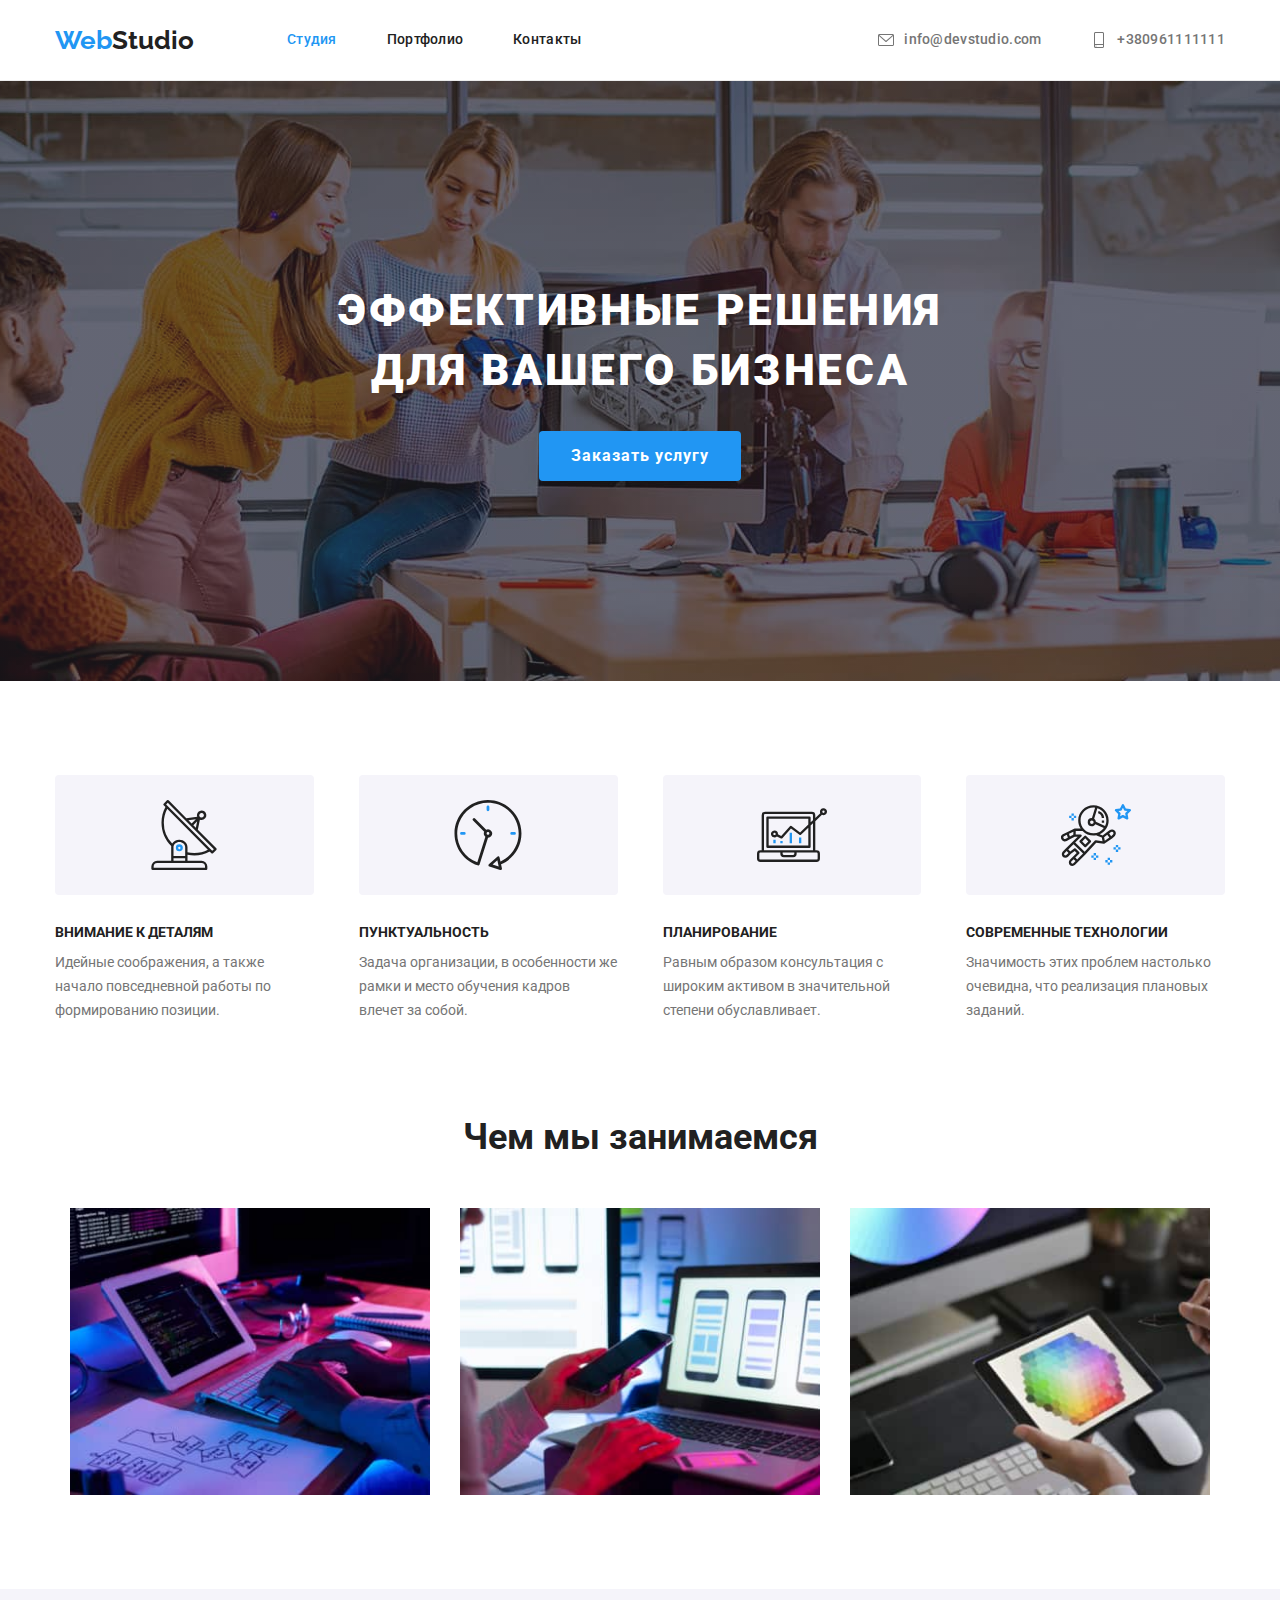
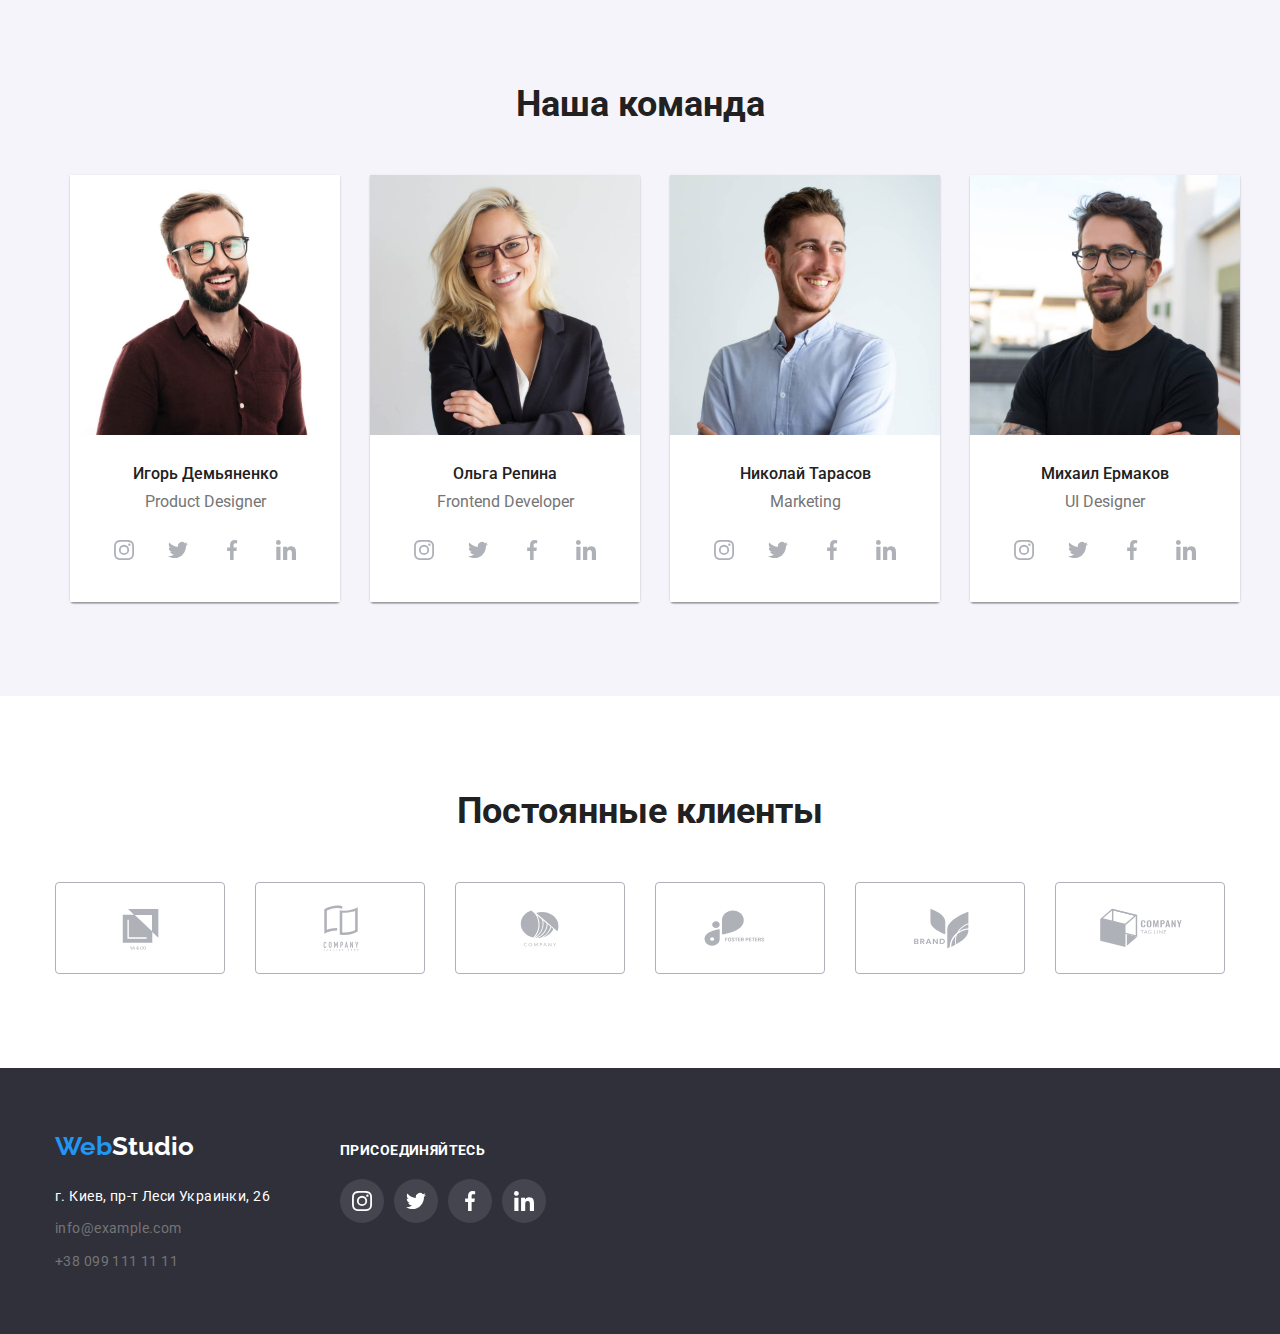
==== index.html @ db1d2194 "add start files from previous repository" ====
<!DOCTYPE html>
<html lang="ru">
<head>
    <meta charset="UTF-8">
    <meta http-equiv="X-UA-Compatible" content="IE=edge">
    <meta name="viewport" content="width=device-width, initial-scale=1.0">
    <title>Homework4</title>
    <link rel="preconnect" href="https://fonts.googleapis.com">
    <link rel="preconnect" href="https://fonts.gstatic.com" crossorigin>
    <link href="https://fonts.googleapis.com/css2?family=Raleway:wght@700&family=Roboto:wght@400;500;700;900&display=swap"
    rel="stylesheet">
    <link rel="stylesheet" href="https://cdnjs.cloudflare.com/ajax/libs/modern-normalize/1.1.0/modern-normalize.min.css">
    
    <link rel="stylesheet" href="./css/styles.css">
</head>
<body>
    <!--Шапка сайта-->
    <header class="page-header">
       <div class="container main-nav">
            <nav class="main-nav">
                <a class="logo" href="./index.html">
                    <span class="logo-accent">Web</span>Studio
                </a>
                <ul class="site-nav list">
                    <li class="item"><a href="" class="link current">Студия</a></li>
                    <li class="item"><a href="portfolio.html" class="link">Портфолио</a></li>
                    <li class="item"><a href="" class="link">Контакты</a></li>
                </ul>
            </nav>
            <ul class="head-contacts list">
                <li class="item">
                    <a href="mailto:info@devstudio.com" class="link">
                        <svg class="contact-icon">
                            <use href="./images/icons.svg#icon-envelope"></use>
                        </svg>
                        info@devstudio.com
                    </a>
                </li>
                <li class="item">
                    <a href="tel:+380961111111" class="link">
                        <svg class="contact-icon">
                            <use href="./images/icons.svg#icon-smartphone"></use>
                        </svg>
                        +380961111111
                    </a>
                </li>
            </ul>
       </div>
    </header>
    <!--Уникальный контент страницы-->
    <main>
            <!--Герой-->
            <section class="hero">
                <h1 class="hero-title"> ЭФФЕКТИВНЫЕ РЕШЕНИЯ ДЛЯ ВАШЕГО БИЗНЕСА</h1>
                <button type="button" class="hero-button">Заказать услугу</button>
            </section>
            <!--Преимущества-->
            <section class="section">
                <div class="container">
                    <h2 class="visually-hidden">Наши преимущества</h2>
                    <ul class="feature-list list">

                        <li class="item">
                            <div class="feature-thumb">
                                <svg class="feature-icon">
                                    <use href="./images/icons.svg#icon-antenna"></use>
                                </svg>
                            </div>
                            <h3 class="title"> ВНИМАНИЕ К ДЕТАЛЯМ</h3>
                            <p class="text">Идейные соображения, а также начало повседневной работы по формированию позиции.</p>
                        </li>

                        <li class="item">
                            <div class="feature-thumb">
                                <svg class="feature-icon">
                                    <use href="./images/icons.svg#icon-clock"></use>
                                </svg>
                            </div>
                            <h3 class="title">ПУНКТУАЛЬНОСТЬ</h3>
                            <p class="text"> Задача организации, в особенности же рамки и место обучения кадров влечет за собой.</p>
                        </li>

                        <li class="item">
                            <div class="feature-thumb">
                                <svg class="feature-icon">
                                    <use href="./images/icons.svg#icon-diagram"></use>
                                </svg>
                            </div>
                            <h3 class="title">ПЛАНИРОВАНИЕ</h3>
                            <p class="text"> Равным образом консультация с широким активом в значительной степени обуславливает.</p>
                        </li>

                        <li class="item">
                            <div class="feature-thumb">
                                <svg class="feature-icon">
                                    <use href="./images/icons.svg#icon-astronaut"></use>
                                </svg>
                            </div>
                            <h3 class="title">СОВРЕМЕННЫЕ ТЕХНОЛОГИИ</h3>
                            <p class="text">Значимость этих проблем настолько очевидна, что реализация плановых заданий.</p>
                        </li>
                    </ul>
                </div>
            </section>

            <!--Чем мы занимаемся-->
            <section class="section no-padding">
                <div class="container">
                    <h2 class="section-title">Чем мы занимаемся</h2>
                    <ul class="what-we-do list">
                        <li class="item">
                            <img src="./images/whatwedo1.jpg" alt="Десктопные приложения" width="370">
                        </li>

                        <li class="item">
                            <img src="./images/whatwedo2.jpg" alt="Мобильные приложения" width="370">
                        </li>

                        <li class="item">
                            <img src="./images/whatwedo3.jpg" alt="Дизайнерские решения" width="370">
                        </li>
                    </ul>
                </div>
            </section>
            <!--Команда-->
            <section class="section team">
               <div class="container">
                    <h2 class="section-title"> Наша команда</h2>
                    <ul class="team-list list">
                        <li class="item">
                            <div class="team-thumb">
                                <img src="./images/person1.jpg" alt="Игорь Демьяненко" width="270">
                            </div>
                            <div class="team-content">
                                <h3 class="title">Игорь Демьяненко</h3>
                                <p class="text" lang="en">Product Designer</p>
                                <ul class="actions list">
                                    <li class="action-item">
                                        <a href="" class="social" aria-label="Инстаграм">
                                            <svg class="social-icon">
                                                <use href="./images/icons.svg#icon-instagram"></use>
                                            </svg>
                                        </a>
                                    </li>
                                    <li class="action-item">
                                        <a href="" class="social" aria-label="Твиттер">
                                            <svg class="social-icon">
                                                <use href="./images/icons.svg#icon-twitter"></use>
                                            </svg>
                                        </a>
                                    </li>
                                    <li class="action-item">
                                        <a href="" class="social" aria-label="Фейсбук">
                                            <svg class="social-icon">
                                                <use href="./images/icons.svg#icon-facebook"></use>
                                            </svg>
                                        </a>
                                    </li>
                                    <li class="action-item">
                                        <a href="" class="social" aria-label="Линкедин">
                                            <svg class="social-icon">
                                                <use href="./images/icons.svg#icon-linkedin"></use>
                                            </svg>
                                        </a>
                                    </li>
                                </ul>
                            </div>
                        </li>

                        <li class="item">
                            <div class="team-thumb">
                                <img src="./images/person2.jpg" alt="Ольга Репина" width="270">
                            </div>
                            <div class="team-content">
                                <h3 class="title">Ольга Репина</h3>
                                <p class="text" lang="en">Frontend Developer</p>
                                <ul class="actions list">
                                    <li class="action-item">
                                        <a href="" class="social" aria-label="Инстаграм">
                                            <svg class="social-icon">
                                                <use href="./images/icons.svg#icon-instagram"></use>
                                            </svg>
                                        </a>
                                    </li>
                                    <li class="action-item">
                                        <a href="" class="social" aria-label="Твиттер">
                                            <svg class="social-icon">
                                                <use href="./images/icons.svg#icon-twitter"></use>
                                            </svg>
                                        </a>
                                    </li>
                                    <li class="action-item">
                                        <a href="" class="social" aria-label="Фейсбук">
                                            <svg class="social-icon">
                                                <use href="./images/icons.svg#icon-facebook"></use>
                                            </svg>
                                        </a>
                                    </li>
                                    <li class="action-item">
                                        <a href="" class="social" aria-label="Линкедин">
                                            <svg class="social-icon">
                                                <use href="./images/icons.svg#icon-linkedin"></use>
                                            </svg>
                                        </a>
                                    </li>
                                </ul>
                            </div>
                        </li>

                        <li class="item">
                            <div class="team-thumb">
                                <img src="./images/person3.jpg" alt="Николай Тарасов" width="270">
                            </div>
                            <div class="team-content">
                                <h3 class="title">Николай Тарасов</h3>
                                <p class="text" lang="en">Marketing </p>
                                <ul class="actions list">
                                    <li class="action-item">
                                        <a href="" class="social" aria-label="Инстаграм">
                                            <svg class="social-icon">
                                                <use href="./images/icons.svg#icon-instagram"></use>
                                            </svg>
                                        </a>
                                    </li>
                                    <li class="action-item">
                                        <a href="" class="social" aria-label="Твиттер">
                                            <svg class="social-icon">
                                                <use href="./images/icons.svg#icon-twitter"></use>
                                            </svg>
                                        </a>
                                    </li>
                                    <li class="action-item">
                                        <a href="" class="social" aria-label="Фейсбук">
                                            <svg class="social-icon">
                                                <use href="./images/icons.svg#icon-facebook"></use>
                                            </svg>
                                        </a>
                                    </li>
                                    <li class="action-item">
                                        <a href="" class="social" aria-label="Линкедин">
                                            <svg class="social-icon">
                                                <use href="./images/icons.svg#icon-linkedin"></use>
                                            </svg>
                                        </a>
                                    </li>
                                </ul>
                            </div>
                        </li>
                        
                        <li class="item">
                            <div class="team-thumb">
                                <img src="./images/person4.jpg" alt="Михаил Ермаков" width="270">
                            </div>
                            <div class="team-content">
                                <h3 class="title">Михаил Ермаков</h3>
                                <p class="text" lang="en">UI Designer</p>
                                <ul class="actions list">
                                    <li class="action-item">
                                        <a href="" class="social" aria-label="Инстаграм">
                                            <svg class="social-icon">
                                                <use href="./images/icons.svg#icon-instagram"></use>
                                            </svg>
                                        </a>
                                    </li>
                                    <li class="action-item">
                                        <a href="" class="social" aria-label="Твиттер">
                                            <svg class="social-icon">
                                                <use href="./images/icons.svg#icon-twitter"></use>
                                            </svg>
                                        </a>
                                    </li>
                                    <li class="action-item">
                                        <a href="" class="social" aria-label="Фейсбук">
                                            <svg class="social-icon">
                                                <use href="./images/icons.svg#icon-facebook"></use>
                                            </svg>
                                        </a>
                                    </li>
                                    <li class="action-item">
                                        <a href="" class="social" aria-label="Линкедин">
                                            <svg class="social-icon">
                                                <use href="./images/icons.svg#icon-linkedin"></use>
                                            </svg>
                                        </a>
                                    </li>
                                </ul>
                            </div>
                        </li>
                    </ul>
               </div>
            </section>
            <section class="section">
                <div class="container">
                    <h2 class="section-title">Постоянные клиенты</h2>
                    <ul class="clients list">
                        <li class="item">
                            <a href="" class="client-link">
                                <svg class="client-icon">
                                    <use href="./images/icons.svg#icon-client1"></use>
                                </svg>
                            </a>
                        </li>
            
                        <li class="item">
                            <a href="" class="client-link">
                                <svg class="client-icon">
                                    <use href="./images/icons.svg#icon-client2"></use>
                                </svg>
                            </a>
                        </li>
            
                        <li class="item">
                            <a href="" class="client-link">
                                <svg class="client-icon">
                                    <use href="./images/icons.svg#icon-client3"></use>
                                </svg>
                            </a>
                        </li>

                        <li class="item">
                            <a href="" class="client-link">
                                <svg class="client-icon">
                                    <use href="./images/icons.svg#icon-client4"></use>
                                </svg>
                            </a>
                        </li>

                        <li class="item">
                            <a href="" class="client-link">
                                <svg class="client-icon">
                                    <use href="./images/icons.svg#icon-client5"></use>
                                </svg>
                            </a>
                        </li>

                        <li class="item">
                            <a href="" class="client-link">
                                <svg class="client-icon">
                                    <use href="./images/icons.svg#icon-client6"></use>
                                </svg>
                            </a>
                        </li>
                    </ul>
                </div>
            </section>
    </main>
    <!--Футер-->
    <footer class="footer">
        <div class="container">
                    <div class="footer-nav">
                        <a class="logo" href="./index.html">
                            <span class="logo-accent">Web</span>Studio
                        </a>
                        <address>
                            <ul class="list">
                                <li class="item"><a class="address link" href="">г. Киев, пр-т Леси Украинки, 26 </a></li>
                                <li class="item"><a class="contacts link" href="mailto:info@example.com">info@example.com</a></li>
                                <li class="item"><a class="contacts link" href="tel:+380991111111">+38 099 111 11 11</a></li>
                            </ul>
                        </address>
                    </div>
                    <div class="join-to-us">
                        <strong class="join"> Присоединяйтесь</strong>
                        <ul class="footer-social list">
                            <li class="action-item">
                                <a href="" class="social" aria-label="Инстаграм">
                                    <svg class="social-icon">
                                        <use href="./images/icons.svg#icon-instagram"></use>
                                    </svg>
                                </a>
                            </li>
                            <li class="action-item">
                                <a href="" class="social" aria-label="Твиттер">
                                    <svg class="social-icon">
                                        <use href="./images/icons.svg#icon-twitter"></use>
                                    </svg>
                                </a>
                            </li>
                            <li class="action-item">
                                <a href="" class="social" aria-label="Фейсбук">
                                    <svg class="social-icon">
                                        <use href="./images/icons.svg#icon-facebook"></use>
                                    </svg>
                                </a>
                            </li>
                            <li class="action-item">
                                <a href="" class="social" aria-label="Линкедин">
                                    <svg class="social-icon">
                                        <use href="./images/icons.svg#icon-linkedin"></use>
                                    </svg>
                                </a>
                            </li>
                        </ul>
                    </div>
        </div>
    
    </footer>
</body>
</html>
---- css/styles.css ----
/* title-main #212121 */
/* main #757575
*/
/* wthite accent #FFFFFF */
/* accent #2196F3 */

/* light background #E5E5E5 */
/* dark background #2F303A */
/* white background #FFFFFF */
html {
  box-sizing: border-box;
}

*,
*::before,
*::after {
  box-sizing: inherit;
}

:root {
  --primary-text-color: #757575;
  --title-text-color: #212121;
  --accent-color: #2196F3;
  --primary-white-color: #fff;
  --secondary-bgd-color: #F5F4FA;
  --dark-background: #2F303A;
  --border-color: #EEEEEE;
  --border-header-color: #ECECEC;
  --primary-icon-color: #AFB1B8;

  --card-set-gap: 30px;
}

p,
h1,
h2,
h3,
h4,
h5,
h6 {
  margin: 0;
  padding: 0;
}

a {
  text-decoration: none;
}
img {
  display: block;
  max-width: 100%;
  height: auto;

}
body {
  margin: 0;
  background-color: var(--primary-white-color);
  color: var(--primary-text-color);
  font-family: Roboto, sans-serif;
  font-size: 14px;
  letter-spacing: 0,03em;
}

.list {
  margin: 0;
  padding: 0;
  list-style: none;
}

.container {
  margin-left: auto;
  margin-right: auto;
  width: 1200px;
  padding: 0 15px;
}


/* logo */
.page-header {
  border-bottom: 1px solid var(--border-header-color);
}
.logo {
  color: var(--title-text-color);
  font-family: Raleway, sans-serif;
  text-decoration: none;
  font-weight: 700;
  font-size: 26px;
  line-height: 1.4;
 
}

.logo-accent {
  color: var(--accent-color);
}

/* Page header */


.main-nav {
  display: flex;
  align-items: center;
  /* justify-content: space-between; */
}

/* site nav */

.site-nav {
  display: flex;
  flex-wrap: wrap;
  margin-left: 93px;
}

.site-nav .item+.item {
  margin-left: 50px;
}

.site-nav .link {
  display: block;
  
  color: var(--title-text-color);
  font-weight: 500;
  line-height: 1.14;
  letter-spacing: 0.02em;
  white-space: nowrap;
}


.site-nav .link:hover,
.site-nav .link:focus {
  color: var(--accent-color);
}
.site-nav .link.current{
  color: var(--accent-color);
}

/* head-contacts */

.head-contacts {
  display: flex;
  flex-wrap: wrap;
  margin-left: auto;
}

.head-contacts .item + .item {
  margin-left: 50px;
}
.head-contacts .link {
  display: flex;
  align-items: center;
  padding-top: 32px;
  padding-bottom: 32px;

  color: var(--primary-text-color);
  font-weight: 500;
  line-height: 1.14;
  letter-spacing: 0.02em;
  white-space: nowrap;
}

.head-contacts .link:hover,
.head-contacts .link:focus {
  color: var(--accent-color);
}
.contact-icon {
  margin-right: 10px;
  width: 16px;
  height: 16px;
  fill: currentColor;
}
/* hero */
.hero {
  padding-top: 200px;
  padding-bottom: 200px;
  text-align: center;

  background-color: var(--dark-background);

  max-width: 1600px;
  height: 600px;
  margin-left: auto;
  margin-right: auto;
  background-image: linear-gradient(
    to right,
    rgba(47, 48, 58, 0.4),
    rgba(47, 48, 58, 0.4)),
  url(../images/bg-hero.jpg);
  background-repeat: no-repeat;
  background-position: center;
}
.hero-title {
  margin: 0 auto;
  width: 696px;

  color: var(--primary-white-color);

  font-weight: 900;
  font-size: 44px;
  line-height: 1.36;
  letter-spacing: 0.06em;
  text-transform: uppercase;

}

/* section */

.section {
  padding-top: 94px;
  padding-bottom: 94px;
}
.section.no-padding {
  padding-top: 0;
}
.section-title {
  margin-bottom: 50px;

  color: var(--title-text-color);
  font-weight: 700;
  font-size: 36px;
  line-height: 1.17;
  text-align: center;
}
/* features */
.feature-list {
  display: flex;
}
.feature-list .item {
  width: 270px;
}

.feature-list .item + .item {
  margin-left: 45px;
}
.feature-thumb {
  display: flex;
  align-items: center;
  justify-content: center;
  height: 120px;
  background-color: var(--secondary-bgd-color);
  border-radius: 4px;
  margin-bottom: 30px;
}
.feature-icon {
  width: 70px;
  height: 70px;
}
.feature-list .title {
  margin-bottom: 10px;
  
  color: var(--title-text-color);
  font-weight: 700;
  font-size: 14px;
  line-height: 1.14;
  text-transform: uppercase;
  }

.visually-hidden {
  position: absolute;
  width: 1px;
  height: 1px;
  margin: -1px;
  padding: 0;
  overflow: hidden;
  border: 0;
  clip: rect(0 0 0 0);
}

.feature-list .text {
  line-height: 1.7;
}

/* what-we-do */
.what-we-do {
  display: flex;
}

.what-we-do .item {
  margin: 0 15px;
}

/* team */
.section.team {
  background-color: var(--secondary-bgd-color);
}

.team-list {
  display: flex;
}
.actions {
  display: flex;
  justify-content: center;
}
.team-list .item {
  width: 270px;
  margin: 0 15px;

  box-shadow: 0px 1px 3px rgba(0, 0, 0, 0.12),
  0px 1px 1px rgba(0, 0, 0, 0.14),
  0px 2px 1px rgba(0, 0, 0, 0.2);
  border-radius: 0px 0px 4px 4px;
}
.team-content {
  background-color: var(--primary-white-color);
  padding: 30px 32px;
}
.team-list .title {
  margin-bottom: 10px;
  color: var(--title-text-color);
  font-size: 16px;
  line-height: 1.1718 ;
  font-weight: 500;
  text-align: center;
}
.team-list .text {
  font-size: 16px;
  line-height: 1.1718;
  font-weight: 400;
  text-align: center;
  margin-bottom: 16px;

}
.action-item + .action-item {
  margin-left: 10px;
}
.social {
  display: inline-block;
  width: 44px;
  height: 44px;
  padding: 12px;
  border: none;
  color: var(--primary-icon-color);
  background-color: var(--primary-white-color);
  border-radius: 50%;
}

.social:hover,
.social:focus {
  color: var(--primary-white-color);
  background-color: var(--accent-color);
}
.social-icon {
  width: 20px;
  height: 20px;
  fill: currentColor;
}
/* clients */
.clients {
  display: flex;
  justify-content: center;
  align-items: center;
}
.clients .item {
  width: 170px;
  height: 92px;
}
.client-link {
  display: inline-block;
  width: 100%;
  height: 100%;
  color: var(--primary-icon-color);

  border: 1px solid var(--primary-icon-color);
  border-radius: 4px;
  cursor: pointer;
}
.client-link:hover,
.clien-link:focus {
  color: var(--accent-color);
  border-color: var(--accent-color);
}
.clients .item + .item {
  margin-left: 30px;
}
.client-icon {
  width: 170px;
  height: 92px;
  fill: currentColor;
  
}

/* button */
.button {
  display: inline-block;
  border-radius: 4px;
  border-width: 0;
  padding: 6px 22px;
  color: var(--title-text-color);
  background-color: var(--secondary-bgd-color);

  font-family: inherit;
  font-weight: 500;
  font-size: 16px;
  line-height: 1.63;



  cursor: pointer;

}
.button:hover,
.button:focus {
  color: var(--primary-white-color);
  background-color: var(--accent-color);
}
.hero-button {
  display: inline-block;
  border-radius: 4px;
  border: none;
  padding: 10px 32px;
  min-width: 200px;

  margin-top: 30px;

  color: var(--primary-white-color);
  background-color: var(--accent-color);

  font-family: inherit;
  font-weight: 700;
  font-size: 16px;
  line-height: 1.88;
  letter-spacing: 0.06em;
  text-align: center;

  cursor: pointer;

}



/* portfolio main */
.card-set {
  display: flex;
  flex-wrap: wrap;

  margin-left: calc(-1 * var(--card-set-gap));
  margin-top: calc(-1 * var(--card-set-gap));
}

.card-set > .item {
  flex-basis: calc (100%/3 - var(--card-set-gap));

  margin-left: var(--card-set-gap);
  margin-top: var(--card-set-gap);

}

/* .card-set > item:nth-child(3n) {
  margin-right: 0;
}

.card-set > .item:nth-last-child(-n +3) {
  margin-bottom: 0;
} */
/* .card-set > .item:nth-child(3n) {
  margin-right: 0;
} */
/* .card-set > .item:not(:nth-child(3n)) {
  margin-right: 30px;
} */

/* .card-set > .item:nth-last-child(-n +3) {
  margin-bottom: 0;
} */
/* .card-set > .item:not(:nth-last-child(-n +3)) {
  margin-bottom: 30px;
} */
.card {
  display: block;
  cursor: pointer;
}
.card:hover,
.card:focus {
  box-shadow: 1px 4px 6px 0px #00000029,
   0px 4px 4px 0px #0000000F,
   0px 1px 1px 0px #0000001F;
}
.card-title {
  margin-bottom: 4px;

  color: var(--title-text-color);

  font-weight: 700;
  font-size: 18px;
  line-height: 2;
  letter-spacing: 0.06em;
}
.card-text {
  color: var(--primary-text-color);

  font-size: 16px;
  line-height: 1.88;
}

.card-content {
  padding: 20px 24px;

  border-bottom: 1px solid var(--border-color);
  border-right: 1px solid var(--border-color);
  border-left: 1px solid var(--border-color);
}
.filter {
  display: flex;
  margin-bottom: 50px;
  justify-content: center;
}
.filter .item + .item {
  margin-left: 8px;
}

  /* footer */

.address {
  font-style: normal;
  line-height: 1.7;
  color: var(--primary-white-color);
  text-decoration: none;
  letter-spacing: 0.03em;
}
.contacts {
  line-height: 1.7;
  font-style: normal;
  color: var(--primary-text-color);
  text-decoration: none;
  letter-spacing: 0.03em;
}
.footer .item:not(:nth-last-child(-n +1)) {
  margin-bottom: 9px;
}
.footer .item:nth-child(1) {
  margin-top: 20px;
}

.footer .link:hover,
.footer .link:focus {
  color: var(--accent-color);
}

.footer {
  padding-top: 60px;
  padding-bottom: 60px;
  background-color: var(--dark-background)
}
.footer .container {
  display: flex;
  align-items: baseline;
}
.join-to-us {
  margin-left: 70px;
}
.join {
  color: var(--primary-white-color);
  font-weight: 700;
  line-height: 1.1721;
  letter-spacing: 0.03em;
  text-transform: uppercase;
}
.footer-social {
  display: flex;
  margin-top: 20px;
}
.join-to-us .social {
  color: var(--primary-white-color);
  background-color: rgba(255, 255, 255, 0.1);;
}
.join-to-us .social:hover {
  background-color: var(--accent-color);
}

.footer .logo {
  color: var(--primary-white-color);
}
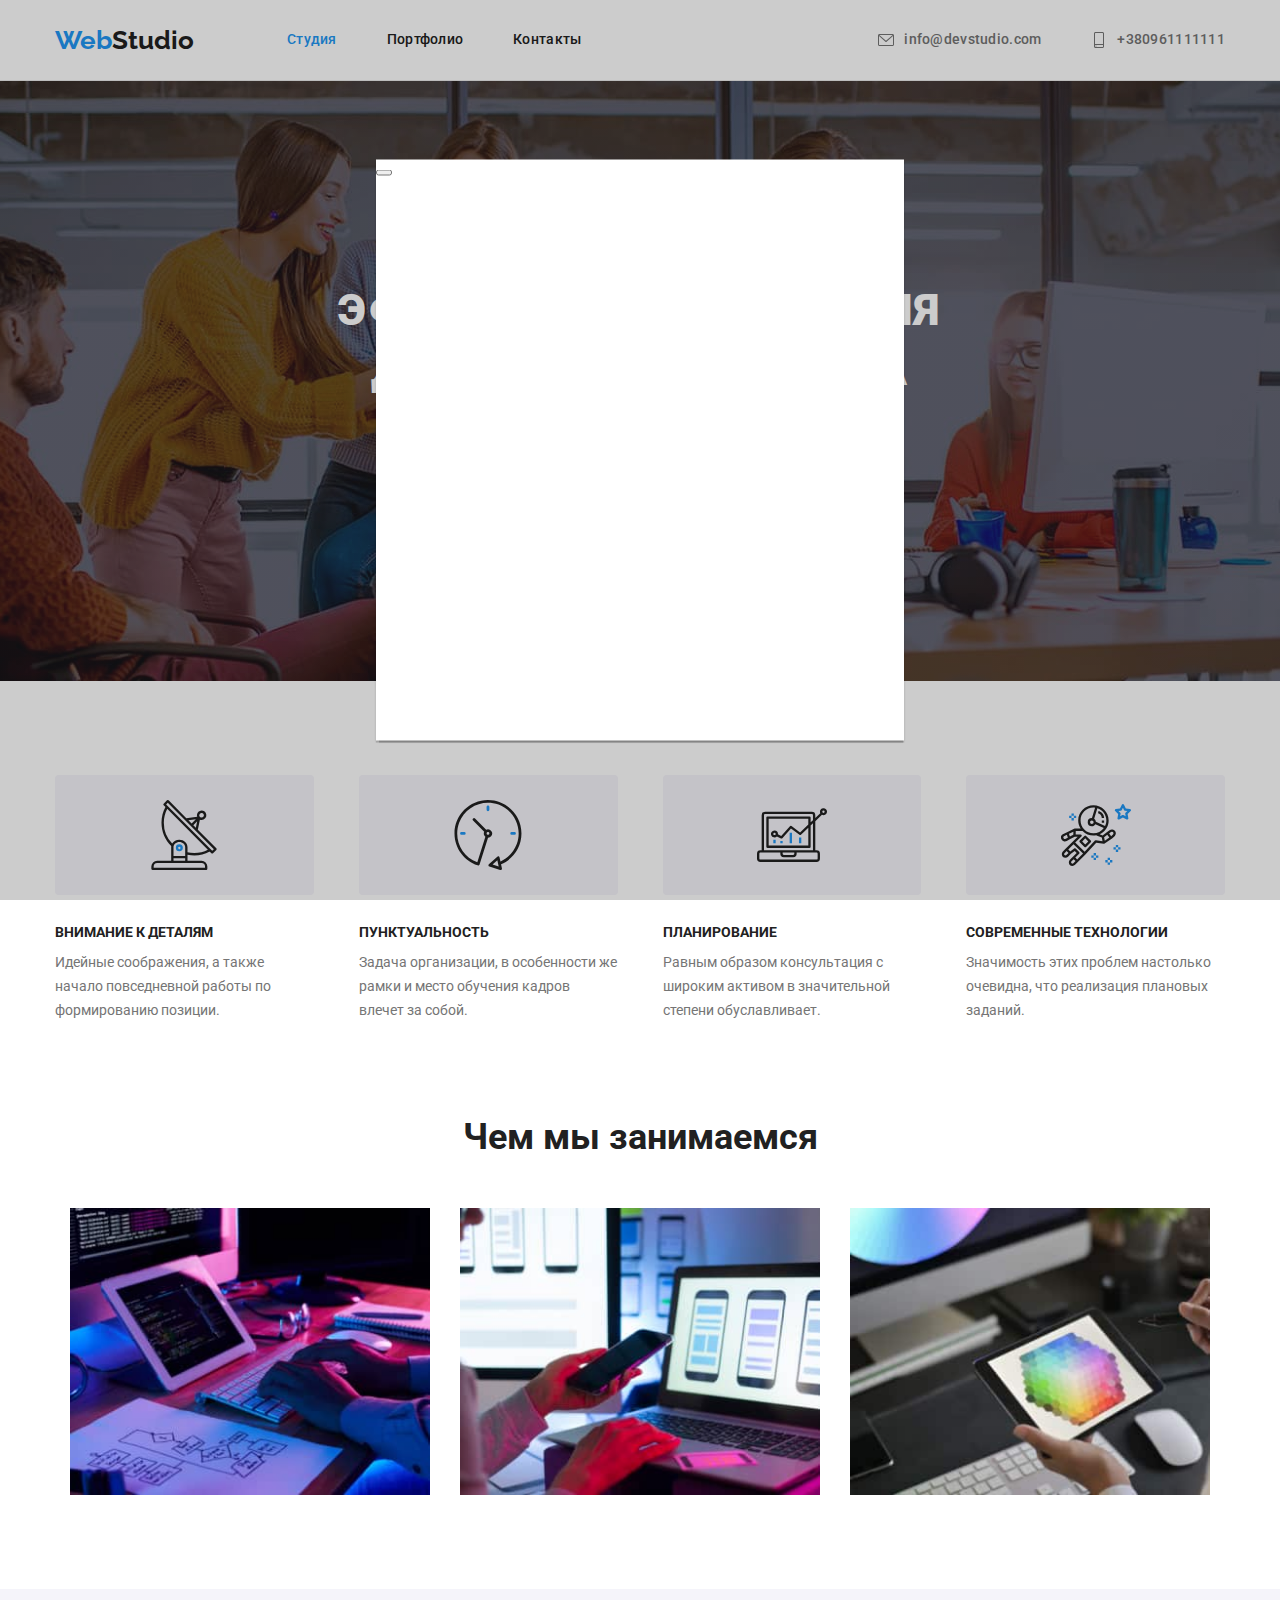
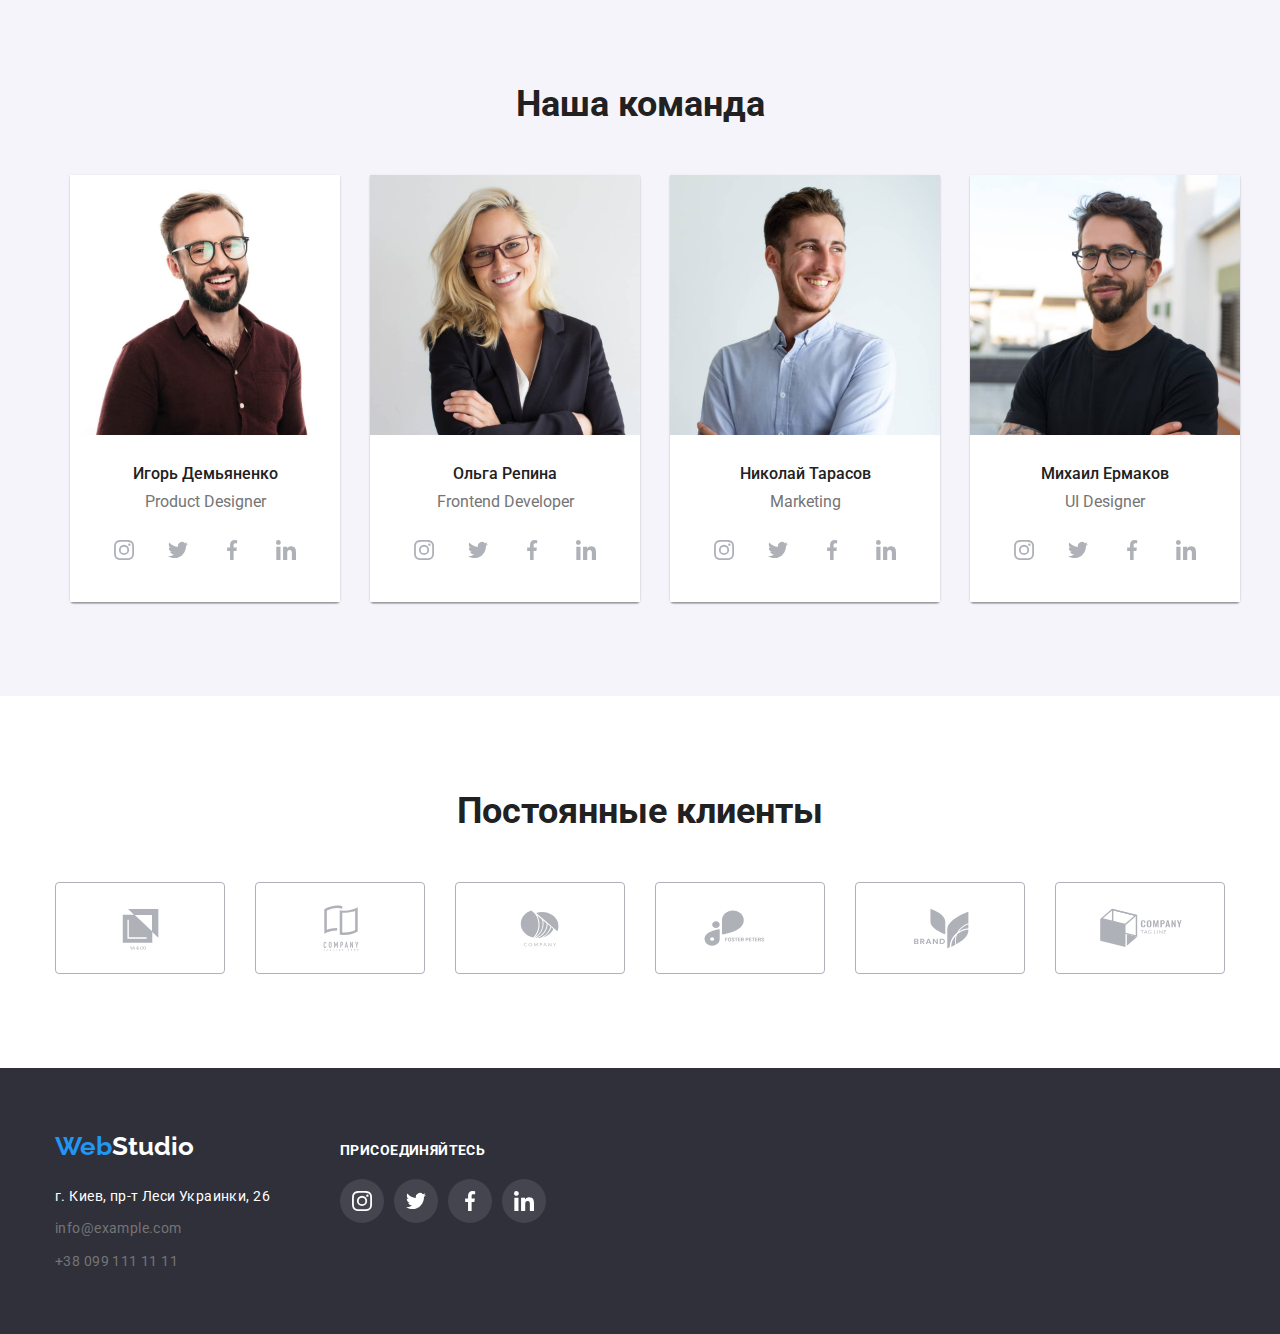
==== commit 2bf837a6: "add modal window" ====
--- a/index.html
+++ b/index.html
@@ -393,7 +393,12 @@
                         </ul>
                     </div>
         </div>
-    
     </footer>
+
+    <div class="modal" >
+        <div class="modal-inner">
+            <button class="modal-button"></button>
+        </div>
+    </div>
 </body>
 </html>--- a/css/styles.css
+++ b/css/styles.css
@@ -566,4 +566,30 @@
 
 .footer .logo {
   color: var(--primary-white-color);
+}
+.modal {
+  position: fixed;
+  z-index: 20;
+  top: 0;
+  left: 0;
+  width: 100%;
+  height: 100%;
+
+  background-color: rgba(0, 0, 0, 0.2);
+}
+
+.modal-inner {
+  position: absolute;
+  z-index: 30;
+  top: 50%;
+  left: 50%;
+  transform: translate(-50%, -50%);
+  max-width: 528px;
+  width: 100%;
+  max-height: 581px;
+  height: 80%;
+  background-color: var(--primary-white-color);
+  box-shadow: 0 2px 1px 0 #00000033,
+  0 1px 1px 0 #00000024,
+  0 1px 3px 0 #0000001F;
 }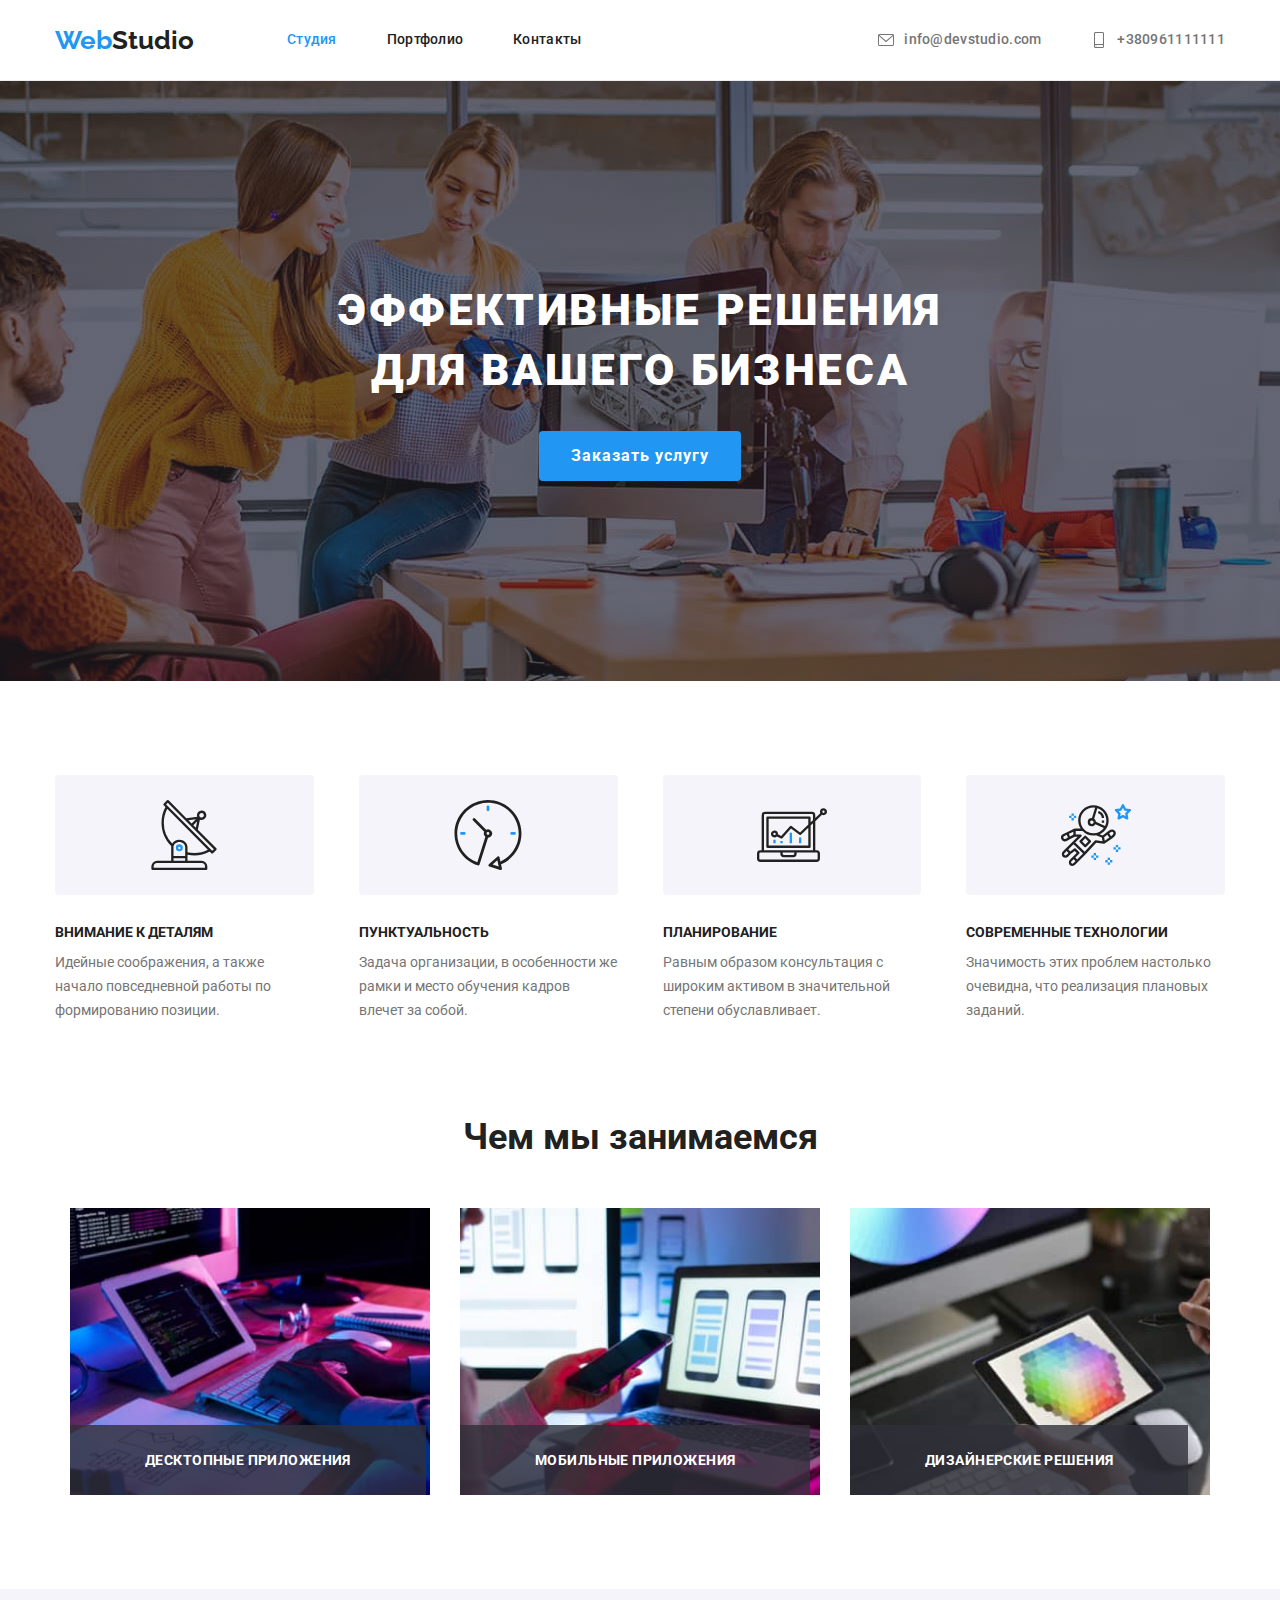
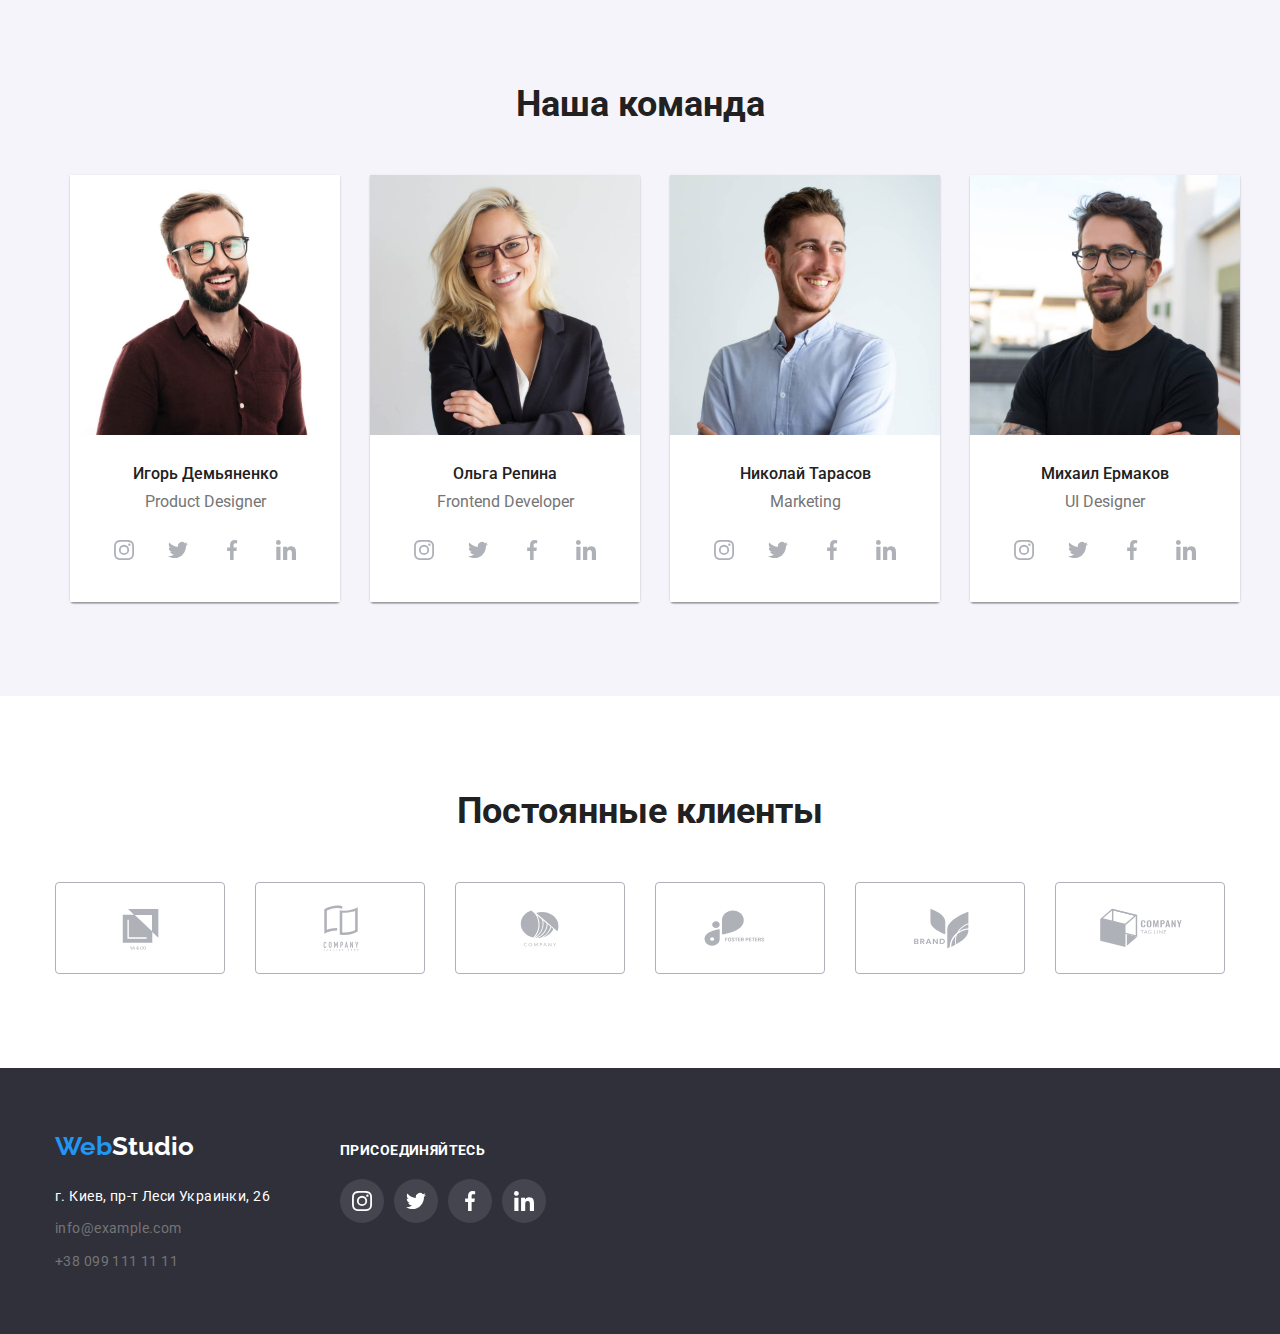
==== commit 3258a4ad: "add positioned blocks" ====
--- a/index.html
+++ b/index.html
@@ -4,7 +4,7 @@
     <meta charset="UTF-8">
     <meta http-equiv="X-UA-Compatible" content="IE=edge">
     <meta name="viewport" content="width=device-width, initial-scale=1.0">
-    <title>Homework4</title>
+    <title>Homework5</title>
     <link rel="preconnect" href="https://fonts.googleapis.com">
     <link rel="preconnect" href="https://fonts.gstatic.com" crossorigin>
     <link href="https://fonts.googleapis.com/css2?family=Raleway:wght@700&family=Roboto:wght@400;500;700;900&display=swap"
@@ -110,14 +110,17 @@
                     <ul class="what-we-do list">
                         <li class="item">
                             <img src="./images/whatwedo1.jpg" alt="Десктопные приложения" width="370">
+                            <h3 class="what-we-do-name">Десктопные приложения</h3>
                         </li>
 
                         <li class="item">
                             <img src="./images/whatwedo2.jpg" alt="Мобильные приложения" width="370">
+                            <h3 class="what-we-do-name">Мобильные приложения</h3>
                         </li>
 
                         <li class="item">
                             <img src="./images/whatwedo3.jpg" alt="Дизайнерские решения" width="370">
+                            <h3 class="what-we-do-name">Дизайнерские решения</h3>
                         </li>
                     </ul>
                 </div>
@@ -395,10 +398,10 @@
         </div>
     </footer>
 
-    <div class="modal" >
+    <!-- <div class="modal" >
         <div class="modal-inner">
             <button class="modal-button"></button>
         </div>
-    </div>
+    </div> -->
 </body>
 </html>--- a/css/styles.css
+++ b/css/styles.css
@@ -230,6 +230,7 @@
   margin-left: 45px;
 }
 .feature-thumb {
+
   display: flex;
   align-items: center;
   justify-content: center;
@@ -273,7 +274,24 @@
 }
 
 .what-we-do .item {
+  position: relative;
   margin: 0 15px;
+}
+
+.what-we-do-name {
+  position: absolute;
+  bottom: 0;
+  left: 0;
+  padding: 27px 75px;
+
+  color: var(--primary-white-color);
+  background-color: #2F303ACC;;
+  font-size: 14px;
+  font-weight: 700;
+  line-height: 1.1429;
+  letter-spacing: 0.03em;
+  text-align: center;
+  text-transform: uppercase;
 }
 
 /* team */
@@ -472,6 +490,21 @@
    0px 4px 4px 0px #0000000F,
    0px 1px 1px 0px #0000001F;
 }
+.card-thumb {
+  position: relative;
+}
+.card-guide {
+  position: absolute;
+  top: 0;
+  left: 0;
+  padding: 63px 24px;
+
+  color: var(--primary-white-color);
+  font-size: 18px;
+  line-height: 1.5556;
+
+  background-color: var(--accent-color);
+}
 .card-title {
   margin-bottom: 4px;
 
@@ -567,7 +600,7 @@
 .footer .logo {
   color: var(--primary-white-color);
 }
-.modal {
+/* .modal {
   position: fixed;
   z-index: 20;
   top: 0;
@@ -592,4 +625,4 @@
   box-shadow: 0 2px 1px 0 #00000033,
   0 1px 1px 0 #00000024,
   0 1px 3px 0 #0000001F;
-}+} */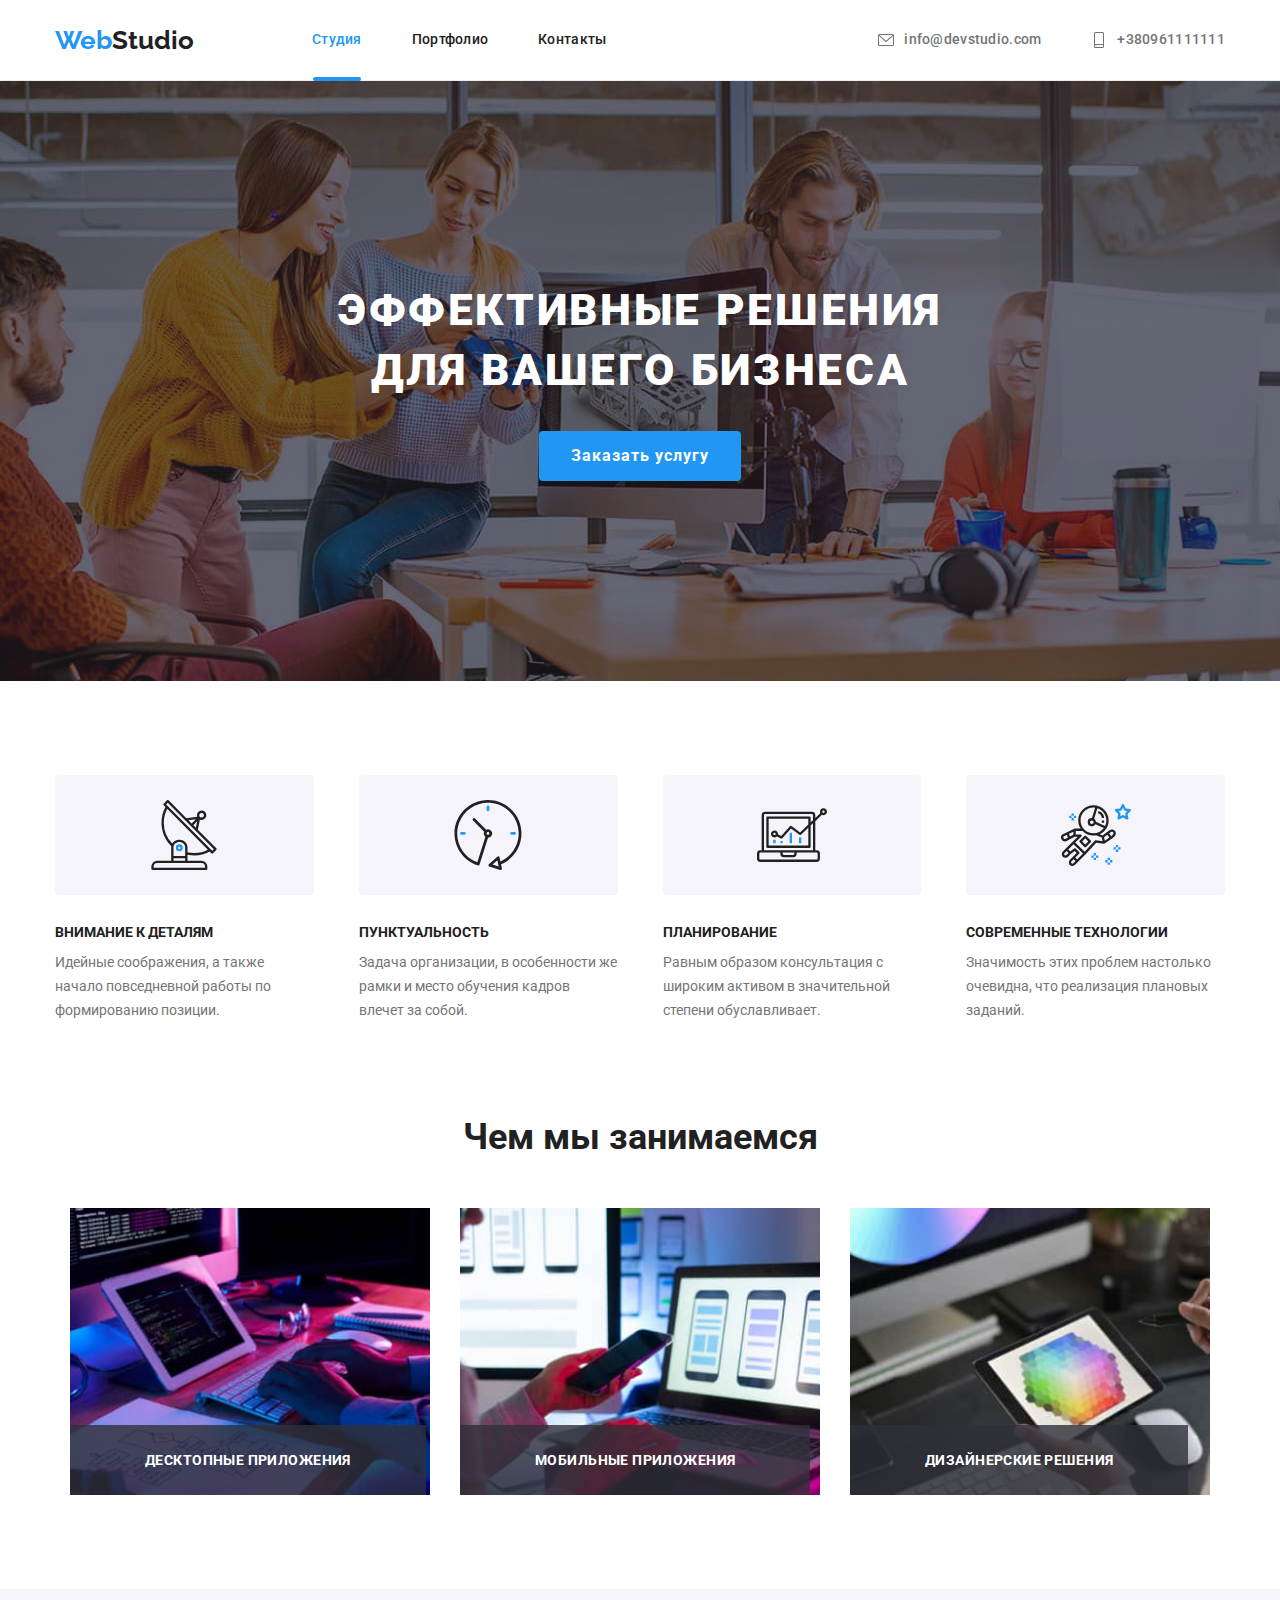
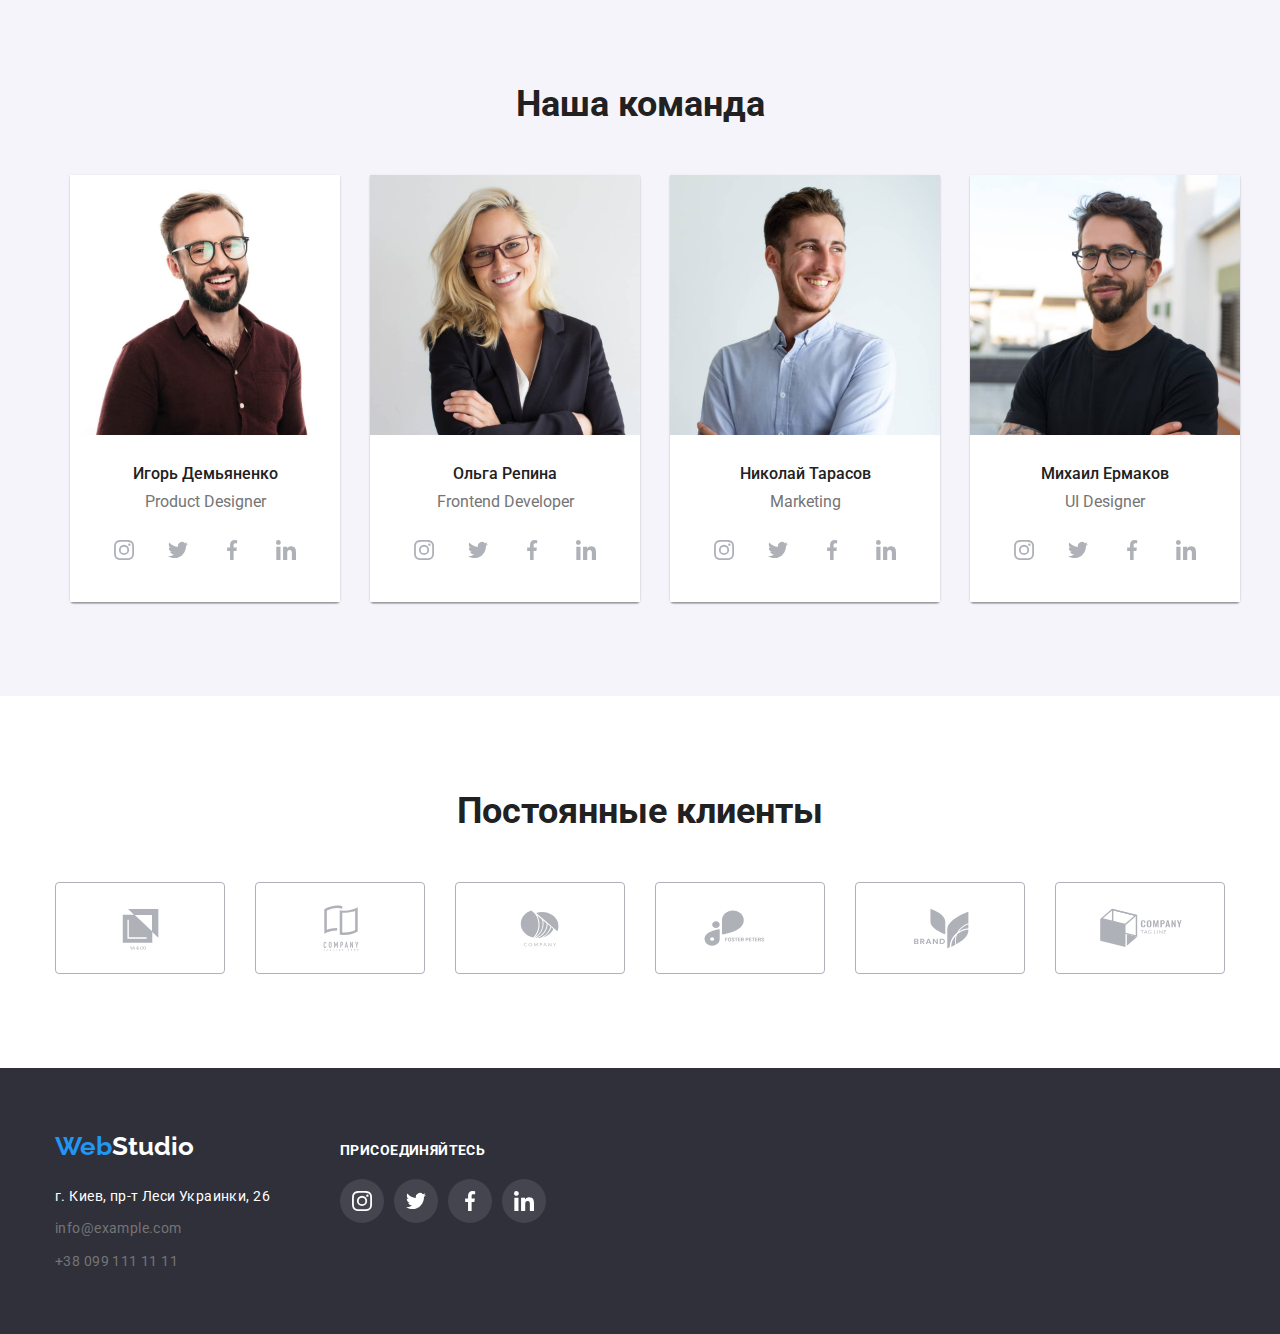
==== commit db365870: "add transitions and overlay" ====
--- a/index.html
+++ b/index.html
@@ -398,10 +398,10 @@
         </div>
     </footer>
 
-    <!-- <div class="modal" >
-        <div class="modal-inner">
-            <button class="modal-button"></button>
+    <div class="backdrop is-hidden" >
+        <div class="modal">
+            <button class="close-button"></button>
         </div>
-    </div> -->
+    </div>
 </body>
 </html>--- a/css/styles.css
+++ b/css/styles.css
@@ -109,18 +109,20 @@
   margin-left: 93px;
 }
 
-.site-nav .item+.item {
-  margin-left: 50px;
-}
 
 .site-nav .link {
+  position: relative;
   display: block;
+
+  padding: 32px 25px;
   
   color: var(--title-text-color);
   font-weight: 500;
   line-height: 1.14;
   letter-spacing: 0.02em;
   white-space: nowrap;
+
+  transition: color 250ms cubic-bezier(0.4, 0, 0.2, 1);
 }
 
 
@@ -131,7 +133,18 @@
 .site-nav .link.current{
   color: var(--accent-color);
 }
-
+.current::after {
+content: "";
+position: absolute;
+bottom: -1px;
+left: 50%;
+transform: translate(-50%);
+
+width: 48px;
+height: 4px;
+
+background-image: url(../images/hover.svg);
+}
 /* head-contacts */
 
 .head-contacts {
@@ -154,6 +167,8 @@
   line-height: 1.14;
   letter-spacing: 0.02em;
   white-space: nowrap;
+
+  transition: color 250ms cubic-bezier(0.4, 0, 0.2, 1);
 }
 
 .head-contacts .link:hover,
@@ -347,6 +362,9 @@
   color: var(--primary-icon-color);
   background-color: var(--primary-white-color);
   border-radius: 50%;
+
+  transition: color 250ms cubic-bezier(0.4, 0, 0.2, 1),
+  background-color 250ms cubic-bezier(0.4, 0, 0.2, 1);
 }
 
 .social:hover,
@@ -378,6 +396,9 @@
   border: 1px solid var(--primary-icon-color);
   border-radius: 4px;
   cursor: pointer;
+
+  transition: color 250ms cubic-bezier(0.4, 0, 0.2, 1),
+  border-color 250ms cubic-bezier(0.4, 0, 0.2, 1);
 }
 .client-link:hover,
 .clien-link:focus {
@@ -408,9 +429,10 @@
   font-size: 16px;
   line-height: 1.63;
 
-
-
   cursor: pointer;
+
+  transition: color 250ms cubic-bezier(0.4, 0, 0.2, 1),
+  background-color 250ms cubic-bezier(0.4, 0, 0.2, 1);
 
 }
 .button:hover,
@@ -483,6 +505,8 @@
 .card {
   display: block;
   cursor: pointer;
+
+  transition: box-shadow 250ms cubic-bezier(0.4, 0, 0.2, 1);
 }
 .card:hover,
 .card:focus {
@@ -492,6 +516,7 @@
 }
 .card-thumb {
   position: relative;
+  overflow: hidden;
 }
 .card-guide {
   position: absolute;
@@ -504,6 +529,17 @@
   line-height: 1.5556;
 
   background-color: var(--accent-color);
+  opacity: 0;
+  transform: translateY(100%);
+
+  transition: opasity 250ms cubic-bezier(0.4, 0, 0.2, 1),
+  transform 250ms cubic-bezier(0.4, 0, 0.2, 1);
+}
+.card:hover .card-guide,
+.card:focus .card-guide {
+  opacity: 0.9;
+  transform: translateY(0);
+
 }
 .card-title {
   margin-bottom: 4px;
@@ -561,6 +597,10 @@
   margin-top: 20px;
 }
 
+.footer .link {
+  transition: color 250ms cubic-bezier(0.4, 0, 0.2, 1);
+}
+
 .footer .link:hover,
 .footer .link:focus {
   color: var(--accent-color);
@@ -591,38 +631,49 @@
 }
 .join-to-us .social {
   color: var(--primary-white-color);
-  background-color: rgba(255, 255, 255, 0.1);;
-}
-.join-to-us .social:hover {
+  background-color: rgba(255, 255, 255, 0.1);
+
+  transition: background-color 250ms cubic-bezier(0.4, 0, 0.2, 1);
+}
+.join-to-us .social:hover,
+.join-to-us .social:focus {
   background-color: var(--accent-color);
 }
 
 .footer .logo {
   color: var(--primary-white-color);
 }
-/* .modal {
+.backdrop {
   position: fixed;
   z-index: 20;
   top: 0;
   left: 0;
+
   width: 100%;
   height: 100%;
 
   background-color: rgba(0, 0, 0, 0.2);
 }
 
-.modal-inner {
+.backdrop.is-hidden {
+  opacity: 0;
+  pointer-events: none;
+}
+
+.modal {
   position: absolute;
   z-index: 30;
   top: 50%;
   left: 50%;
   transform: translate(-50%, -50%);
+
   max-width: 528px;
   width: 100%;
   max-height: 581px;
   height: 80%;
+
   background-color: var(--primary-white-color);
   box-shadow: 0 2px 1px 0 #00000033,
   0 1px 1px 0 #00000024,
   0 1px 3px 0 #0000001F;
-} */+}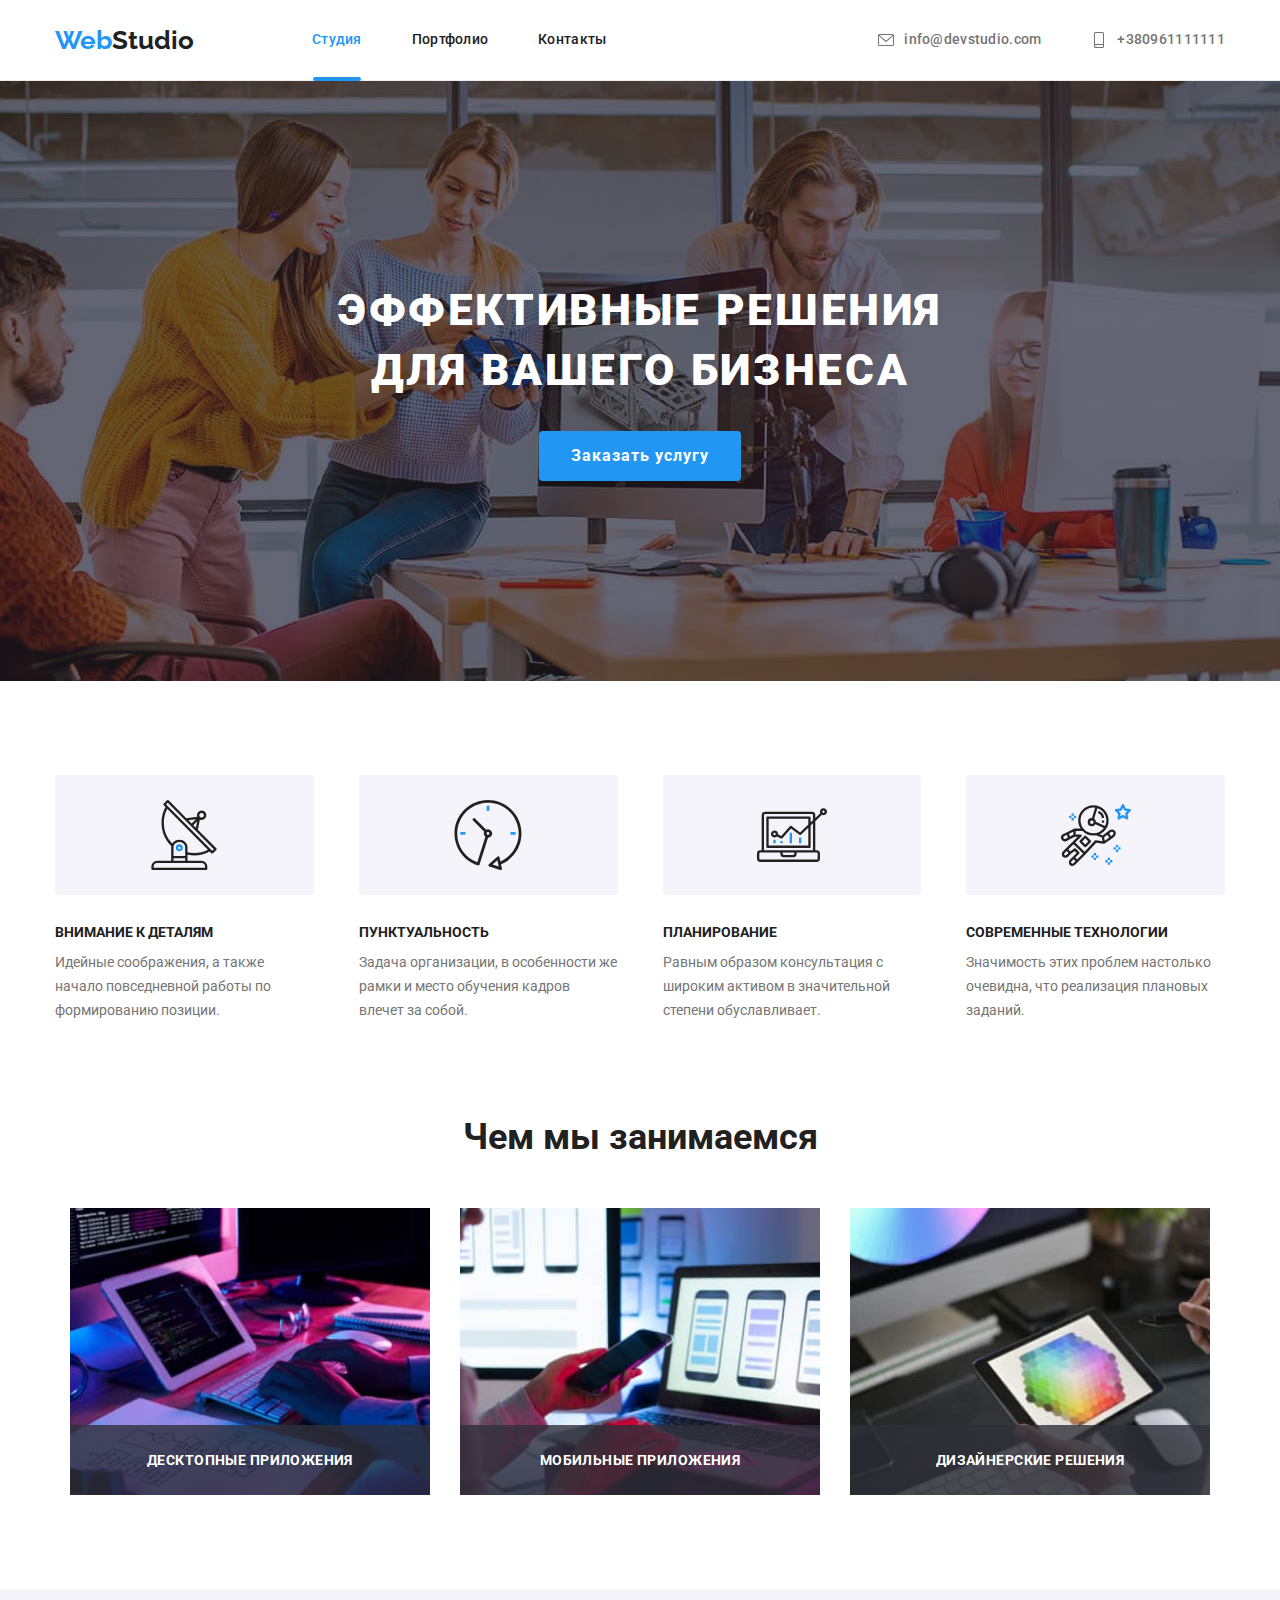
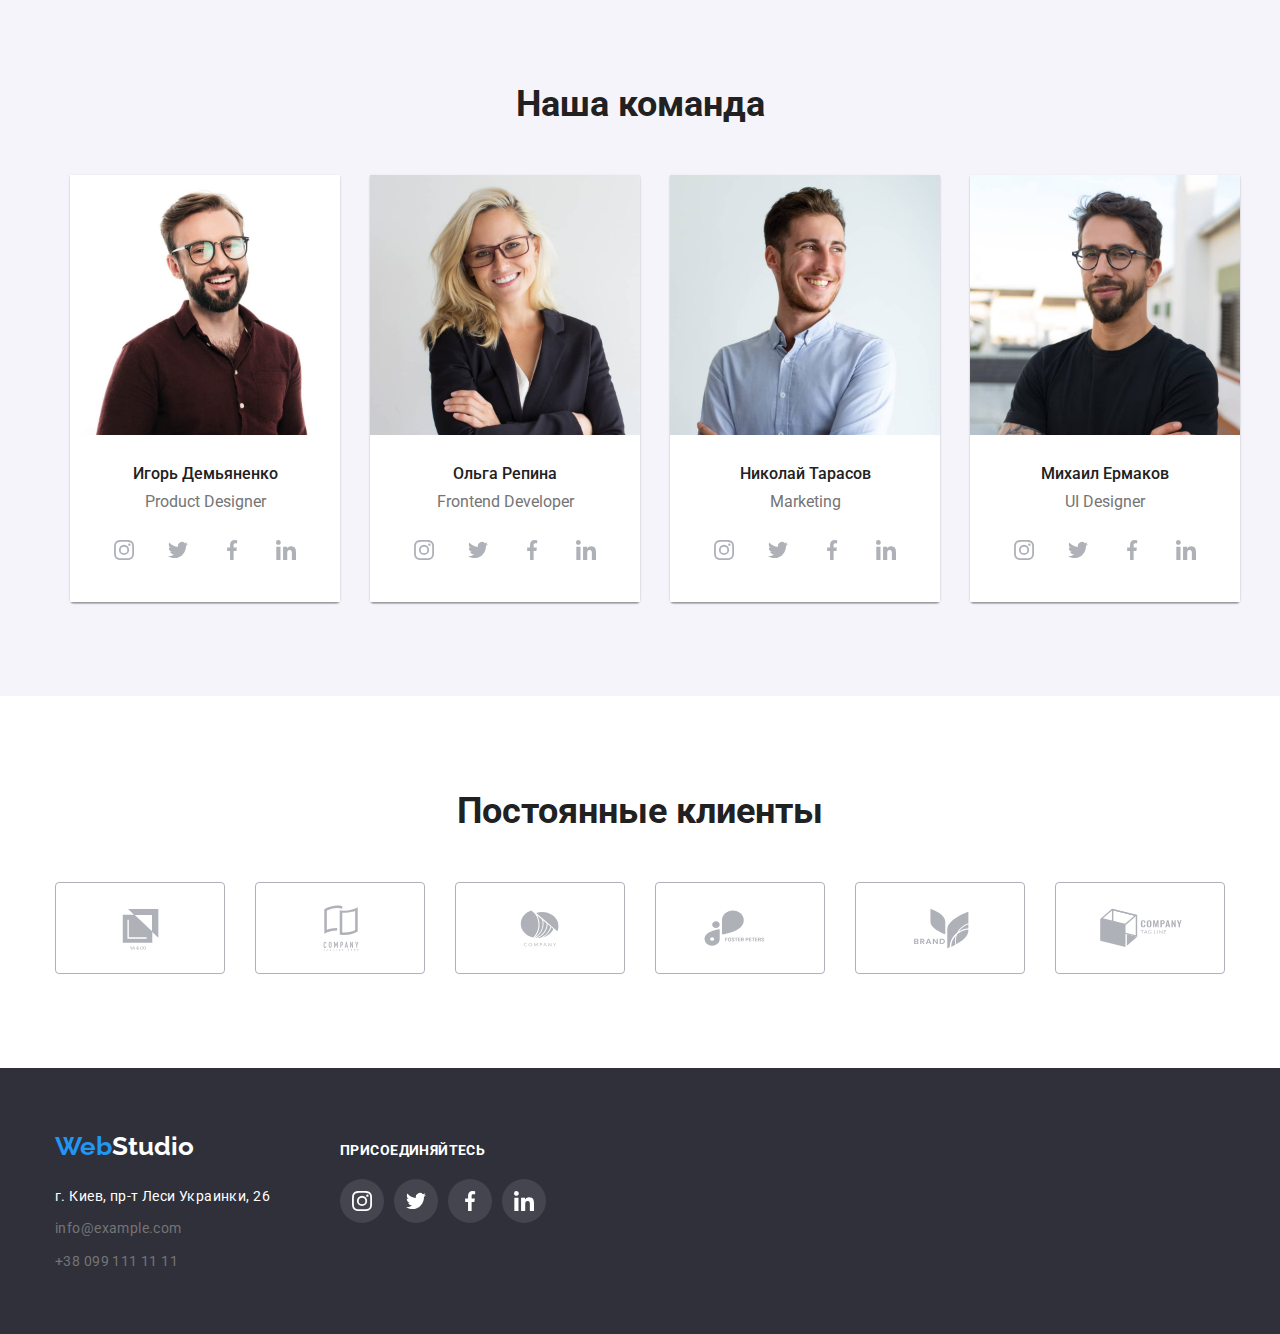
==== commit 7f4435b1: "centred cards by flexbox" ====
--- a/index.html
+++ b/index.html
@@ -52,7 +52,7 @@
             <!--Герой-->
             <section class="hero">
                 <h1 class="hero-title"> ЭФФЕКТИВНЫЕ РЕШЕНИЯ ДЛЯ ВАШЕГО БИЗНЕСА</h1>
-                <button type="button" class="hero-button">Заказать услугу</button>
+                <button type="button" class="hero-button" data-modal-open>Заказать услугу</button>
             </section>
             <!--Преимущества-->
             <section class="section">
@@ -110,17 +110,17 @@
                     <ul class="what-we-do list">
                         <li class="item">
                             <img src="./images/whatwedo1.jpg" alt="Десктопные приложения" width="370">
-                            <h3 class="what-we-do-name">Десктопные приложения</h3>
+                            <p class="what-we-do-name">Десктопные приложения</p>
                         </li>
 
                         <li class="item">
                             <img src="./images/whatwedo2.jpg" alt="Мобильные приложения" width="370">
-                            <h3 class="what-we-do-name">Мобильные приложения</h3>
+                            <p class="what-we-do-name">Мобильные приложения</p>
                         </li>
 
                         <li class="item">
                             <img src="./images/whatwedo3.jpg" alt="Дизайнерские решения" width="370">
-                            <h3 class="what-we-do-name">Дизайнерские решения</h3>
+                            <p class="what-we-do-name">Дизайнерские решения</p>
                         </li>
                     </ul>
                 </div>
@@ -397,11 +397,13 @@
                     </div>
         </div>
     </footer>
-
-    <div class="backdrop is-hidden" >
+<!-- Модальное окно -->
+    <div class="backdrop is-hidden" data-modal>
         <div class="modal">
-            <button class="close-button"></button>
+            <button class="close-button" data-modal-close></button>
         </div>
     </div>
+
+    <script src="./js/modal.js"></script>
 </body>
 </html>--- a/css/styles.css
+++ b/css/styles.css
@@ -134,7 +134,7 @@
   color: var(--accent-color);
 }
 .current::after {
-content: "";
+content: '';
 position: absolute;
 bottom: -1px;
 left: 50%;
@@ -297,7 +297,12 @@
   position: absolute;
   bottom: 0;
   left: 0;
-  padding: 27px 75px;
+
+  display: flex;
+  justify-content: center;
+  align-items: center;
+  width: 100%;
+  height: 70px;
 
   color: var(--primary-white-color);
   background-color: #2F303ACC;;
@@ -522,6 +527,7 @@
   position: absolute;
   top: 0;
   left: 0;
+
   padding: 63px 24px;
 
   color: var(--primary-white-color);
@@ -530,6 +536,9 @@
 
   background-color: var(--accent-color);
   opacity: 0;
+  pointer-events: none;
+  visibility: hidden;
+
   transform: translateY(100%);
 
   transition: opasity 250ms cubic-bezier(0.4, 0, 0.2, 1),
@@ -643,6 +652,9 @@
 .footer .logo {
   color: var(--primary-white-color);
 }
+
+/* модальное окно */
+
 .backdrop {
   position: fixed;
   z-index: 20;
@@ -653,19 +665,24 @@
   height: 100%;
 
   background-color: rgba(0, 0, 0, 0.2);
+
+  opacity: 1;
+  transition: opacity 250ms cubic-bezier(0.4, 0, 0.2, 1);
 }
 
 .backdrop.is-hidden {
   opacity: 0;
   pointer-events: none;
-}
-
+  visibility: hidden;
+}
+.backdrop.is-hidden .modal {
+  transform: translate(-50%, -50%) scale(0.9);
+}
 .modal {
   position: absolute;
   z-index: 30;
   top: 50%;
   left: 50%;
-  transform: translate(-50%, -50%);
 
   max-width: 528px;
   width: 100%;
@@ -676,4 +693,21 @@
   box-shadow: 0 2px 1px 0 #00000033,
   0 1px 1px 0 #00000024,
   0 1px 3px 0 #0000001F;
+  border-radius: 4px;
+
+  transform: translate(-50%, -50%) scale(1);
+
+  transition: transform 250ms cubic-bezier(0.4, 0, 0.2, 1);
+}
+.close-button {
+  display: block;
+  width: 30px;
+  height: 30px;
+  margin: 8px 8px 8px auto;
+
+  background: var(--primary-white-color) url(../images/close-button.svg) no-repeat 50% 50%;
+  border: 1px solid #0000001A;
+  border-radius: 50%;
+
+  cursor: pointer;
 }